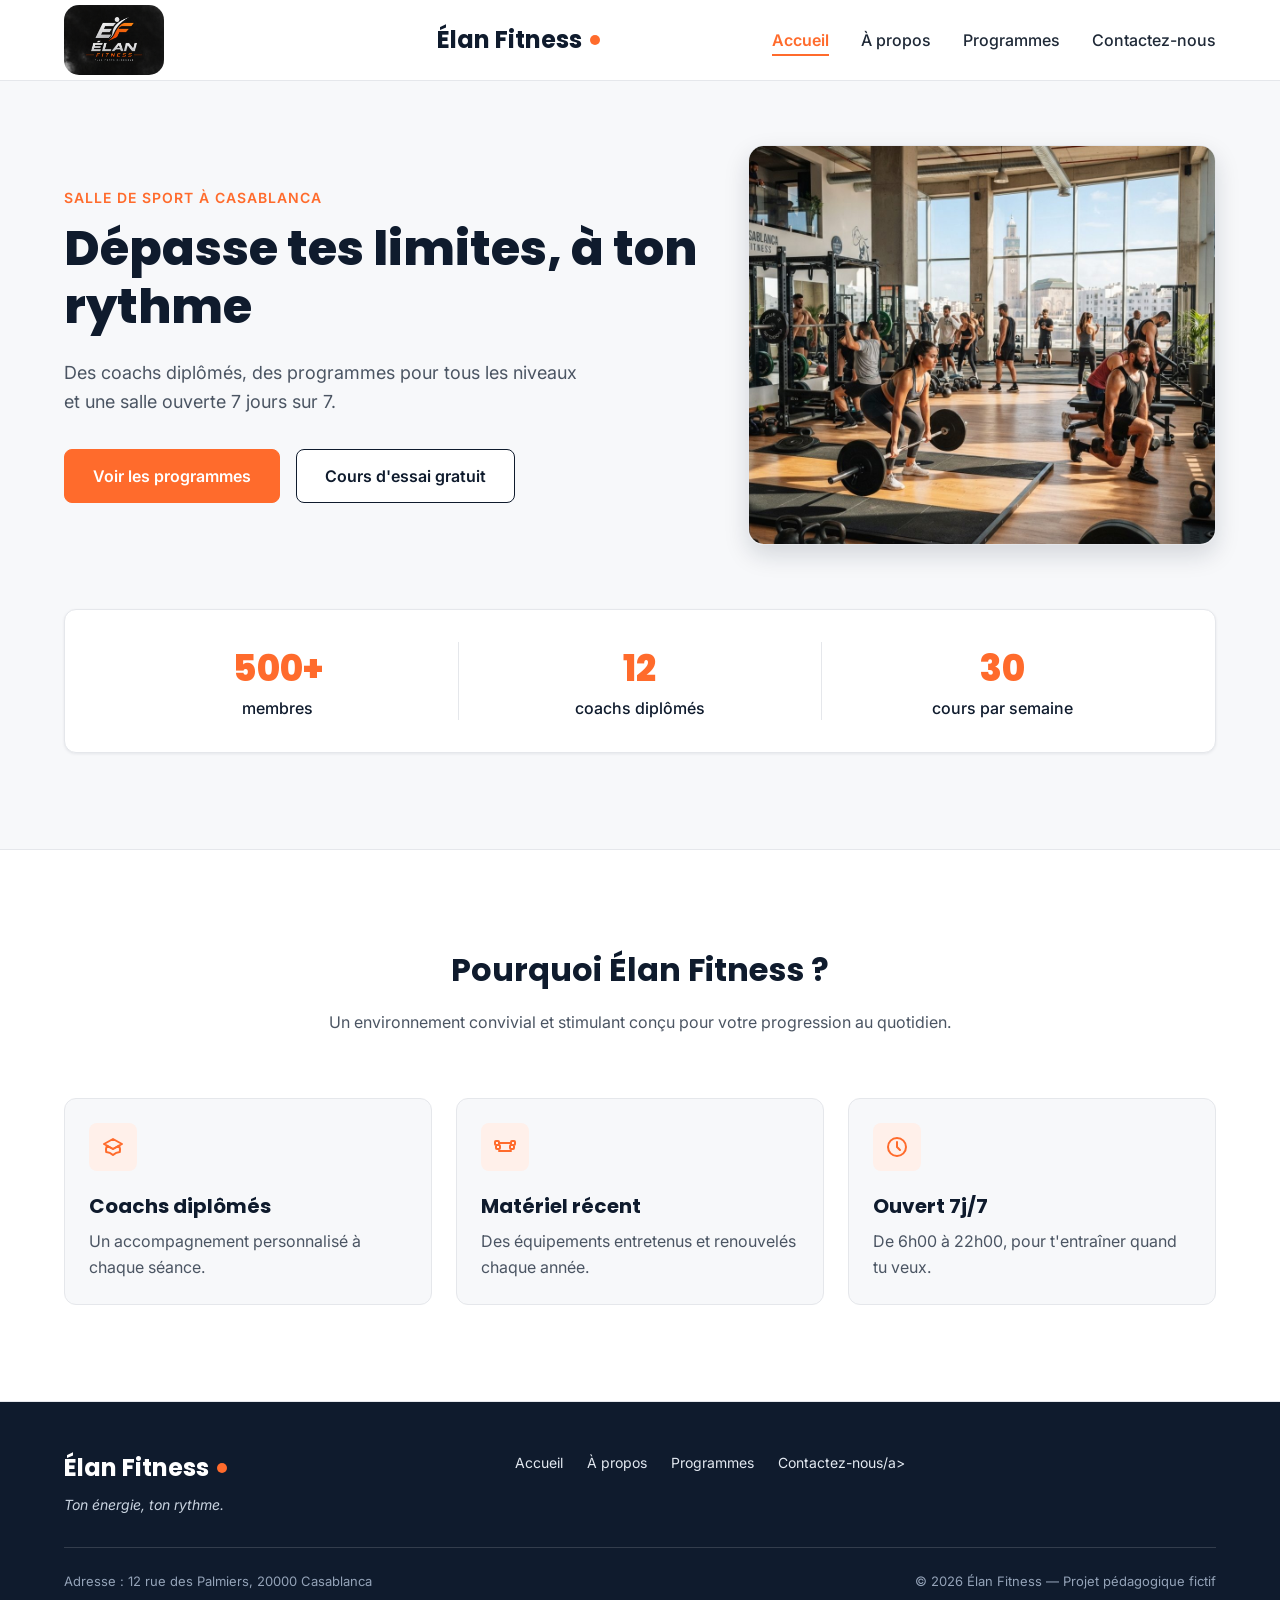
==== index.html @ 7733e40a "nv" ====
<!DOCTYPE html>
<html lang="fr">
<head>
  <meta charset="UTF-8">
  <meta name="viewport" content="width=device-width, initial-scale=1">
  <meta name="description" content="Élan Fitness, salle de sport à Casablanca : musculation, yoga, cardio et boxe fitness avec des coachs diplômés. Réservez votre cours d'essai gratuit.">
  <title>Élan Fitness | Salle de sport à Casablanca</title>
  <link rel="icon" type="image/png" href="./Logof.png">

  <link rel="preconnect" href="https://fonts.googleapis.com">
  <link rel="preconnect" href="https://fonts.gstatic.com" crossorigin>
  <link href="https://fonts.googleapis.com/css2?family=Inter:wght@400;500;600&family=Poppins:wght@600;700;800&display=swap" rel="stylesheet">
   
 

 <link rel="stylesheet" href="style.css">
</head>

<body>

  <header class="en-tete">
    <div class="conteneur en-tete-contenu">
      <img src="Logof.png" alt="Une photo "  id="fo"> 
      <a href="#accueil" class="logo">Élan Fitness</a>
    
      

     

      <nav aria-label="Navigation principale">
        <ul class="menu">
          <li><a href="index.html" class="lien-actif">Accueil</a></li>
          <li><a href="a-propos.html">À propos</a></li>
          <li><a href="programmes.html">Programmes</a></li>
          <li><a href="contacte.html">Contactez-nous</a></li>
        </ul>
      </nav>
    </div>
  </header>

  <main>

    <section id="accueil" class="hero">
      <div class="conteneur">
        

        <div class="hero-contenu">
          <div class="hero-texte">
            <p class="sur-titre">Salle de sport à Casablanca</p>
            <h1>Dépasse tes limites, à ton rythme</h1>
            <p class="hero-description">
              Des coachs diplômés, des programmes pour tous les niveaux et une salle ouverte 7 jours sur 7.
            </p>
            <div class="boutons">
              <a href="#programmes" class="bouton bouton-principal">Voir les programmes</a>
              <a href="#contact" class="bouton bouton-secondaire">Cours d'essai gratuit</a>
            </div>
          </div>

          <img class="hero-image" src="img/hero.jpg" alt="Des personnes s'entraînent dans une salle de sport lumineuse à Casablanca">
        </div>

        <div class="chiffres">
          <div class="chiffre">
            <p class="chiffre-nombre">500+</p>
            <p>membres</p>
          </div>
          <div class="chiffre">
            <p class="chiffre-nombre">12</p>
            <p>coachs diplômés</p>
          </div>
          <div class="chiffre">
            <p class="chiffre-nombre">30</p>
            <p>cours par semaine</p>
          </div>
        </div>

      </div>
    </section>

    <section class="section section-blanche">
      <div class="conteneur">

        <div class="section-titre">
          <h2>Pourquoi Élan Fitness ?</h2>
          <p>Un environnement convivial et stimulant conçu pour votre progression au quotidien.</p>
        </div>

        <div class="cartes">
          <article class="carte carte-avantage">
            <div class="icone"><img src="img/icone-coach.svg" alt=""></div>
            <h3>Coachs diplômés</h3>
            <p>Un accompagnement personnalisé à chaque séance.</p>
          </article>

          <article class="carte carte-avantage">
            <div class="icone"><img src="img/icone-materiel.svg" alt=""></div>
            <h3>Matériel récent</h3>
            <p>Des équipements entretenus et renouvelés chaque année.</p>
          </article>

          <article class="carte carte-avantage">
            <div class="icone"><img src="img/icone-horloge.svg" alt=""></div>
            <h3>Ouvert 7j/7</h3>
            <p>De 6h00 à 22h00, pour t'entraîner quand tu veux.</p>
          </article>
        </div>

      </div>
    </section>
  </main>

    <footer class="pied-de-page">
    <div class="conteneur">

      <div class="pied-haut">
        <div>
          <p class="logo logo-clair">Élan Fitness</p>
          <p class="slogan">Ton énergie, ton rythme.</p>
        </div>

        <nav aria-label="Navigation du pied de page">
          <ul class="menu menu-pied">
            <li><a href="index.html">Accueil</a></li>
            <li><a href="a-propos.html">À propos</a></li>
            <li><a href="programmes.html">Programmes</a></li>
            <li><a href="contacte.html">Contactez-nous/a></li>

          </ul>
        </nav>
      </div>

      <div class="pied-bas">
        <p>Adresse : 12 rue des Palmiers, 20000 Casablanca</p>
        <p>&copy; 2026 Élan Fitness — Projet pédagogique fictif</p>
      </div>

    </div>
  </footer>

</body>
</html>
---- style.css ----
* {
  box-sizing: border-box;
  margin: 0;
  padding: 0;
}

html {
  scroll-behavior: smooth;
}

body {
  font-family: 'Inter', Arial, sans-serif;
  font-size: 16px;
  line-height: 1.5;
  color: #1F2937;
  background-color: #F7F8FA;
}

h1, h2, h3, h4 {
  font-family: 'Poppins', Arial, sans-serif;
  color: #0F1B2D;
}

a {
  color: inherit;
  text-decoration: none;
}

ul {
  list-style: none;
}

img {
  display: block;
  max-width: 100%;
}

a:focus-visible,
button:focus-visible {
  outline: 3px solid #FF6B2C;
  outline-offset: 2px;
}

.conteneur {
  width: 100%;
  max-width: 1200px;
  margin: 0 auto;
  padding: 0 24px;
}

.section {
  padding: 96px 0;
}

.section-blanche {
  background-color: #FFFFFF;
  border-top: 1px solid #E5E7EB;
  border-bottom: 1px solid #E5E7EB;
}

.section-titre {
  max-width: 640px;
  margin: 0 auto 64px;
  text-align: center;
}

.section-titre h2 {
  font-size: 32px;
  margin-bottom: 16px;
}

.section-titre h3 {
  font-size: 26px;
  margin-bottom: 12px;
}

.section-titre p {
  color: #4B5563;
}

.sur-titre {
  font-size: 14px;
  font-weight: 600;
  color: #FF6B2C;
  text-transform: uppercase;
  letter-spacing: 1px;
  margin-bottom: 12px;
}

.bouton {
  display: inline-block;
  padding: 14px 28px;
  border-radius: 8px;
  font-size: 16px;
  font-weight: 600;
  text-align: center;
  cursor: pointer;
}

.bouton-principal {
  background-color: #FF6B2C;
  border: 1px solid #FF6B2C;
  color: #FFFFFF;
}

.bouton-principal:hover {
  background-color: #F05817;
}

.bouton-secondaire {
  background-color: #FFFFFF;
  border: 1px solid #0F1B2D;
  color: #0F1B2D;
}

.bouton-secondaire:hover {
  background-color: #F3F4F6;
}

.cartes {
  display: flex;
  gap: 24px;
}

.carte {
  flex: 1;
  background-color: #FFFFFF;
  border: 1px solid #E5E7EB;
  border-radius: 12px;
  box-shadow: 0 1px 3px rgba(15, 27, 45, 0.08);
}

.icone {
  width: 48px;
  height: 48px;
  background-color: #FFF0EA;
  border-radius: 8px;
  display: flex;
  align-items: center;
  justify-content: center;
}

.icone img {
  width: 24px;
  height: 24px;
}

.icone-petite {
  width: 32px;
  height: 32px;
  border-radius: 50%;
}

.icone-petite img {
  width: 16px;
  height: 16px;
}

.en-tete {
  position: sticky;
  top: 0;
  z-index: 10;
  background-color: #FFFFFF;
  border-bottom: 1px solid #E5E7EB;
}

.en-tete-contenu {
  height: 80px;
  display: flex;
  align-items: center;
  justify-content: space-between;
}

.logo {
  display: flex;
  align-items: center;
  font-family: 'Poppins', Arial, sans-serif;
  font-size: 24px;
  font-weight: 700;
  color: #0F1B2D;
}

.logo::after {
  content: "";
  width: 10px;
  height: 10px;
  margin-left: 8px;
  background-color: #FF6B2C;
  border-radius: 50%;
}

.menu {
  display: flex;
  gap: 32px;
}

.menu a {
  font-weight: 500;
  padding-bottom: 4px;
  border-bottom: 2px solid transparent;
}

.menu a:hover {
  color: #FF6B2C;
}

.menu .lien-actif {
  color: #FF6B2C;
  font-weight: 600;
  border-bottom-color: #FF6B2C;
}

.hero {
  padding: 64px 0 96px;
}

.hero-contenu {
  display: flex;
  align-items: center;
  gap: 32px;
}

.hero-texte {
  flex: 7;
}

.hero-texte h1 {
  font-size: 48px;
  font-weight: 800;
  line-height: 1.2;
  margin-bottom: 24px;
}

.hero-description {
  max-width: 520px;
  font-size: 18px;
  line-height: 1.6;
  color: #4B5563;
  margin-bottom: 32px;
}

.boutons {
  display: flex;
  flex-wrap: wrap;
  gap: 16px;
}

.hero-image {
  flex: 5;
  min-width: 0;
  height: 400px;
  object-fit: cover;
  border-radius: 16px;
  border: 1px solid #E5E7EB;
  box-shadow: 0 10px 25px rgba(15, 27, 45, 0.15);
}

.chiffres {
  display: flex;
  margin-top: 64px;
  padding: 32px;
  background-color: #FFFFFF;
  border: 1px solid #E5E7EB;
  border-radius: 12px;
  box-shadow: 0 1px 3px rgba(15, 27, 45, 0.08);
}

.chiffre {
  flex: 1;
  text-align: center;
  font-weight: 500;
  color: #0F1B2D;
}

.chiffre + .chiffre {
  border-left: 1px solid #E5E7EB;
}

.chiffre-nombre {
  font-family: 'Poppins', Arial, sans-serif;
  font-size: 36px;
  font-weight: 800;
  color: #FF6B2C;
}

.carte-avantage {
  padding: 24px;
  background-color: #F7F8FA;
  box-shadow: none;
}

.carte-avantage .icone {
  margin-bottom: 20px;
}

.carte-avantage h3 {
  font-size: 20px;
  margin-bottom: 8px;
}

.carte-avantage p {
  color: #4B5563;
  line-height: 1.6;
}

.apropos-contenu {
  display: flex;
  align-items: center;
  gap: 64px;
}

.apropos-texte {
  flex: 7;
}

.apropos-texte h2 {
  font-size: 36px;
  line-height: 1.2;
  margin-bottom: 20px;
}

.apropos-texte p {
  color: #4B5563;
  line-height: 1.7;
  margin-bottom: 16px;
}

.valeurs {
  display: flex;
  gap: 16px;
  margin-top: 32px;
}

.valeur {
  flex: 1;
  display: flex;
  align-items: center;
  gap: 12px;
  padding: 12px 16px;
  background-color: #FFFFFF;
  border: 1px solid #E5E7EB;
  border-radius: 12px;
  font-family: 'Poppins', Arial, sans-serif;
  font-size: 14px;
  font-weight: 600;
  color: #0F1B2D;
}

.apropos-image {
  flex: 5;
  min-width: 0;
  height: 360px;
  object-fit: cover;
  border-radius: 16px;
  box-shadow: 0 10px 25px rgba(15, 27, 45, 0.15);
}

.carte-programme {
  display: flex;
  flex-direction: column;
  overflow: hidden;
}

.carte-programme > img {
  width: 100%;
  height: 200px;
  object-fit: cover;
}

.programme-corps {
  flex: 1;
  display: flex;
  flex-direction: column;
  padding: 20px;
}

.programme-corps h3 {
  font-size: 20px;
  margin-bottom: 8px;
}

.programme-corps p {
  font-size: 15px;
  color: #4B5563;
}

.etiquette {
  align-self: flex-start;
  padding: 4px 10px;
  margin-bottom: 12px;
  border-radius: 6px;
  font-size: 12px;
  font-weight: 600;
}

.etiquette-orange {
  background-color: #FFEDE5;
  color: #C2410C;
}

.etiquette-bleue {
  background-color: #DBEAFE;
  color: #1D4ED8;
}

.etiquette-verte {
  background-color: #D1FAE5;
  color: #047857;
}

.programme-corps .duree {
  display: flex;
  align-items: center;
  gap: 8px;
  margin-top: auto;
  padding-top: 16px;
  border-top: 1px solid #E5E7EB;
  font-size: 13px;
  font-weight: 600;
  color: #0F1B2D;
}

.programme-corps h3 + p {
  margin-bottom: 16px;
}

.duree img {
  width: 16px;
  height: 16px;
}

.formules {
  margin-top: 96px;
}

.formule {
  position: relative;
  display: flex;
  flex-direction: column;
  padding: 28px;
}

.formule h4 {
  font-size: 20px;
}

.prix {
  margin: 8px 0 16px;
  font-family: 'Poppins', Arial, sans-serif;
  font-size: 30px;
  font-weight: 800;
  color: #FF6B2C;
}

.prix span {
  font-family: 'Inter', Arial, sans-serif;
  font-size: 16px;
  font-weight: 500;
  color: #4B5563;
}

.prix-note {
  margin: -8px 0 16px;
  font-size: 13px;
  color: #4B5563;
}

.formule-liste {
  flex: 1;
  margin-bottom: 24px;
}

.formule-liste li {
  padding-left: 28px;
  margin-bottom: 12px;
  font-size: 15px;
  background-image: url('img/icone-check.svg');
  background-repeat: no-repeat;
  background-position: left center;
  background-size: 16px;
}

.formule .bouton {
  display: block;
}

.formule-populaire {
  border: 2px solid #FF6B2C;
  box-shadow: 0 10px 25px rgba(255, 107, 44, 0.2);
}

.badge-populaire {
  position: absolute;
  top: -14px;
  left: 50%;
  transform: translateX(-50%);
  padding: 4px 14px;
  background-color: #FF6B2C;
  border-radius: 999px;
  font-size: 12px;
  font-weight: 700;
  text-transform: uppercase;
  color: #FFFFFF;
}

.pied-de-page {
  padding: 48px 0 32px;
  background-color: #0F1B2D;
  color: #FFFFFF;
}

.pied-haut {
  display: flex;
  justify-content: space-between;
  align-items: flex-start;
  padding-bottom: 32px;
  border-bottom: 1px solid rgba(255, 255, 255, 0.15);
}

.logo-clair {
  color: #FFFFFF;
}

.slogan {
  margin-top: 8px;
  font-size: 14px;
  font-style: italic;
  color: #CBD5E1;
}

.menu-pied {
  gap: 24px;
}

.menu-pied a {
  font-size: 14px;
  font-weight: 400;
  color: #E2E8F0;
}

.pied-bas {
  display: flex;
  justify-content: space-between;
  margin-top: 24px;
  font-size: 13px;
  color: #94A3B8;
}

#fo{
  margin-right:  100px;
  border-radius: 15px;
    width: 100px;
    height: 70px;
}
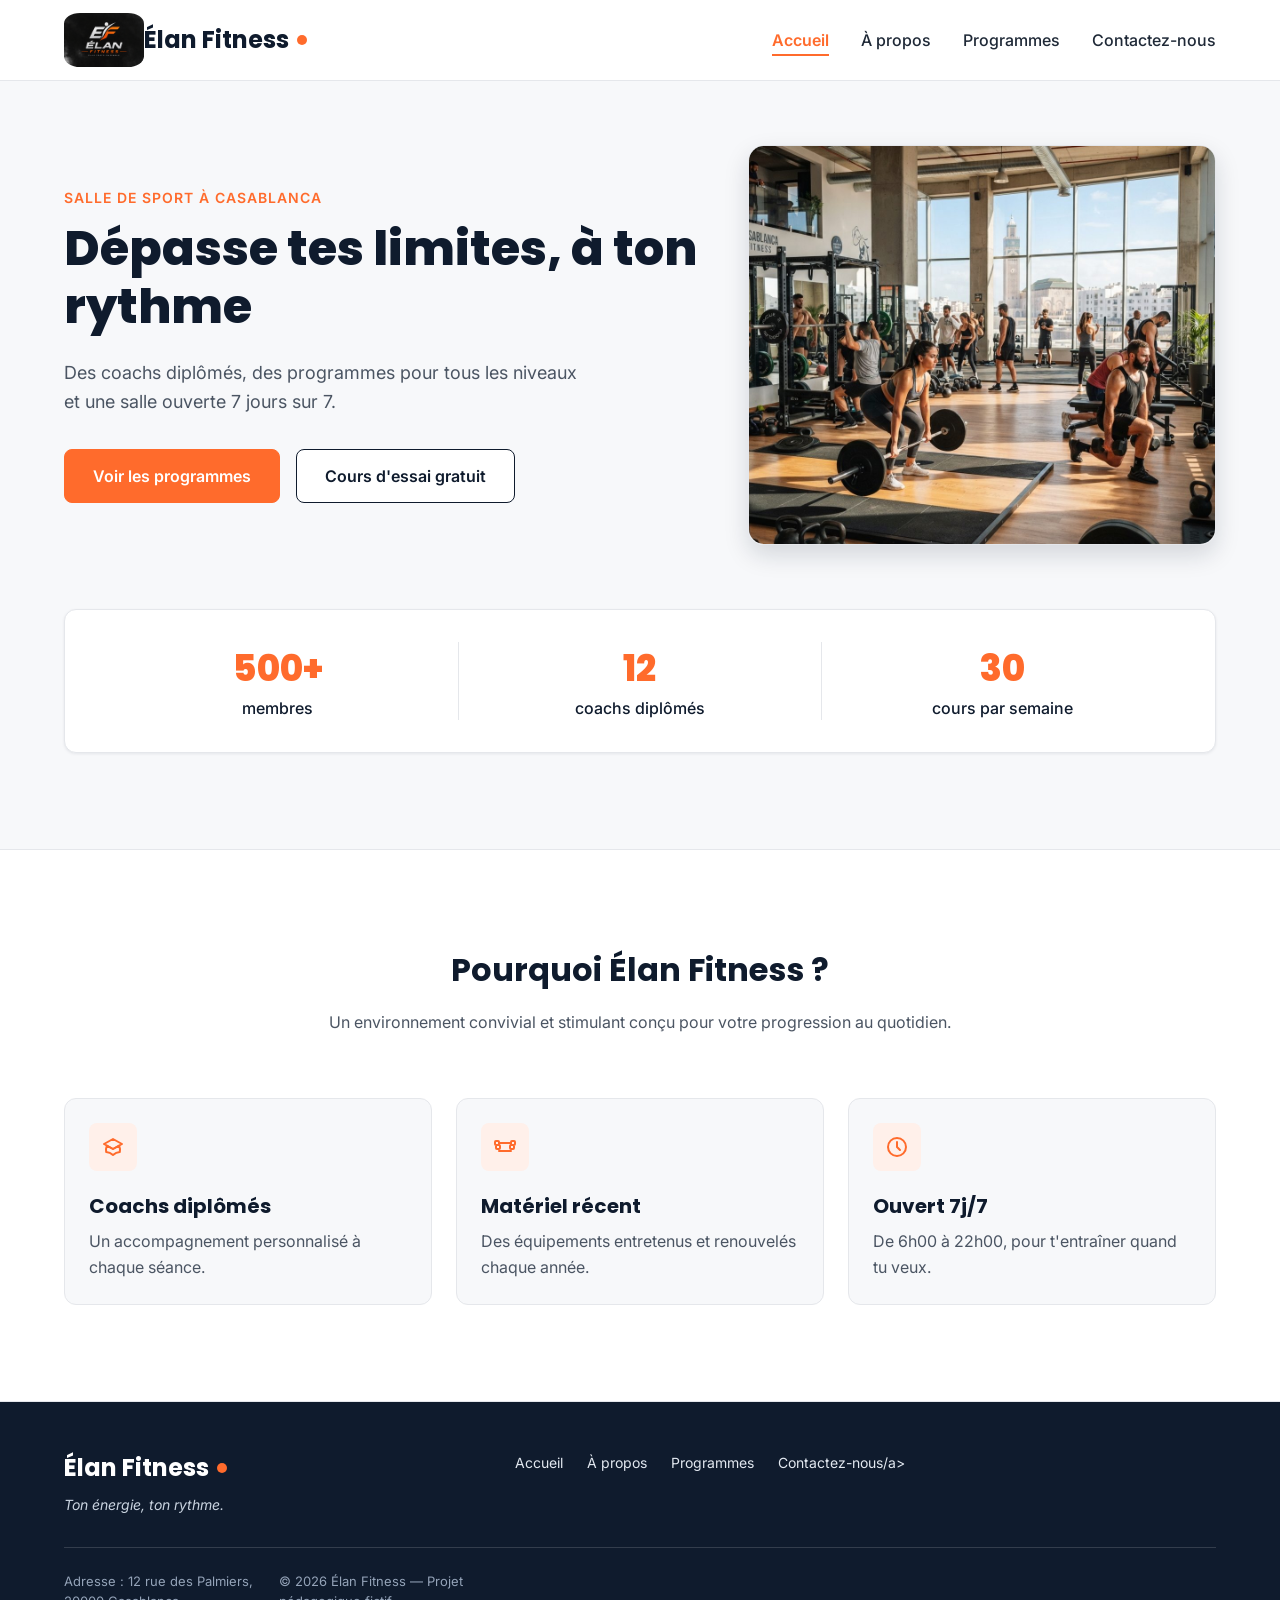
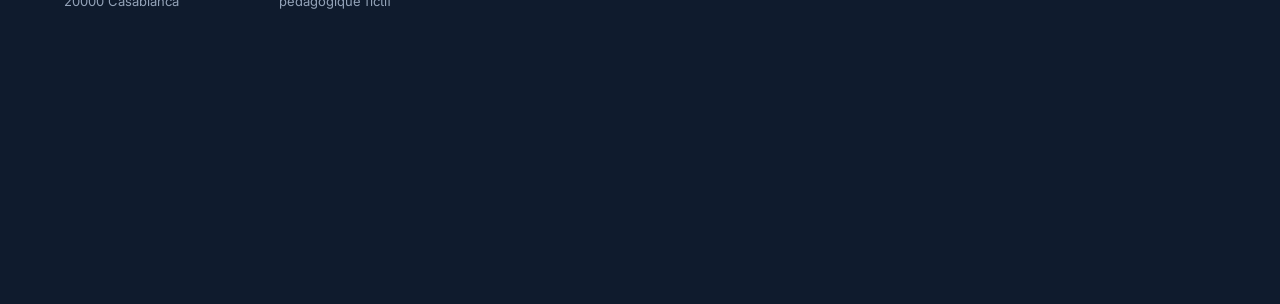
==== commit 365aecb1: "project" ====
--- a/index.html
+++ b/index.html
@@ -20,8 +20,8 @@
 
   <header class="en-tete">
     <div class="conteneur en-tete-contenu">
-      <img src="Logof.png" alt="Une photo "  id="fo"> 
-      <a href="#accueil" class="logo">Élan Fitness</a>
+      
+      <a href="#accueil" class="logo">  <img id="imlogo" src="Logof.png" alt="Une photo "  id="fo">Élan Fitness</a>
     
       
 
@@ -133,9 +133,12 @@
       <div class="pied-bas">
         <p>Adresse : 12 rue des Palmiers, 20000 Casablanca</p>
         <p>&copy; 2026 Élan Fitness — Projet pédagogique fictif</p>
+        <iframe src="https://www.google.com/maps/embed?pb=!1m18!1m12!1m3!1d3372.7042066580752!2d-9.237788524661799!3d32.29292970856828!2m3!1f0!2f0!3f0!3m2!1i1024!2i768!4f13.1!3m3!1m2!1s0xdac211719897669%3A0x6f59fa5bb517f58a!2sYouCode%20Safi!5e0!3m2!1sfr!2sma!4v1791378780423!5m2!1sfr!2sma" width="1040" height="300" style="border:0;" allowfullscreen="" loading="lazy" referrerpolicy="strict-origin-when-cross-origin"></iframe>
+
       </div>
 
     </div>
+
   </footer>
 
 </body>
--- a/style.css
+++ b/style.css
@@ -14,6 +14,10 @@
   line-height: 1.5;
   color: #1F2937;
   background-color: #F7F8FA;
+}
+#imlogo{
+  width: 80px ;
+  border-radius: 20%;
 }
 
 h1, h2, h3, h4 {
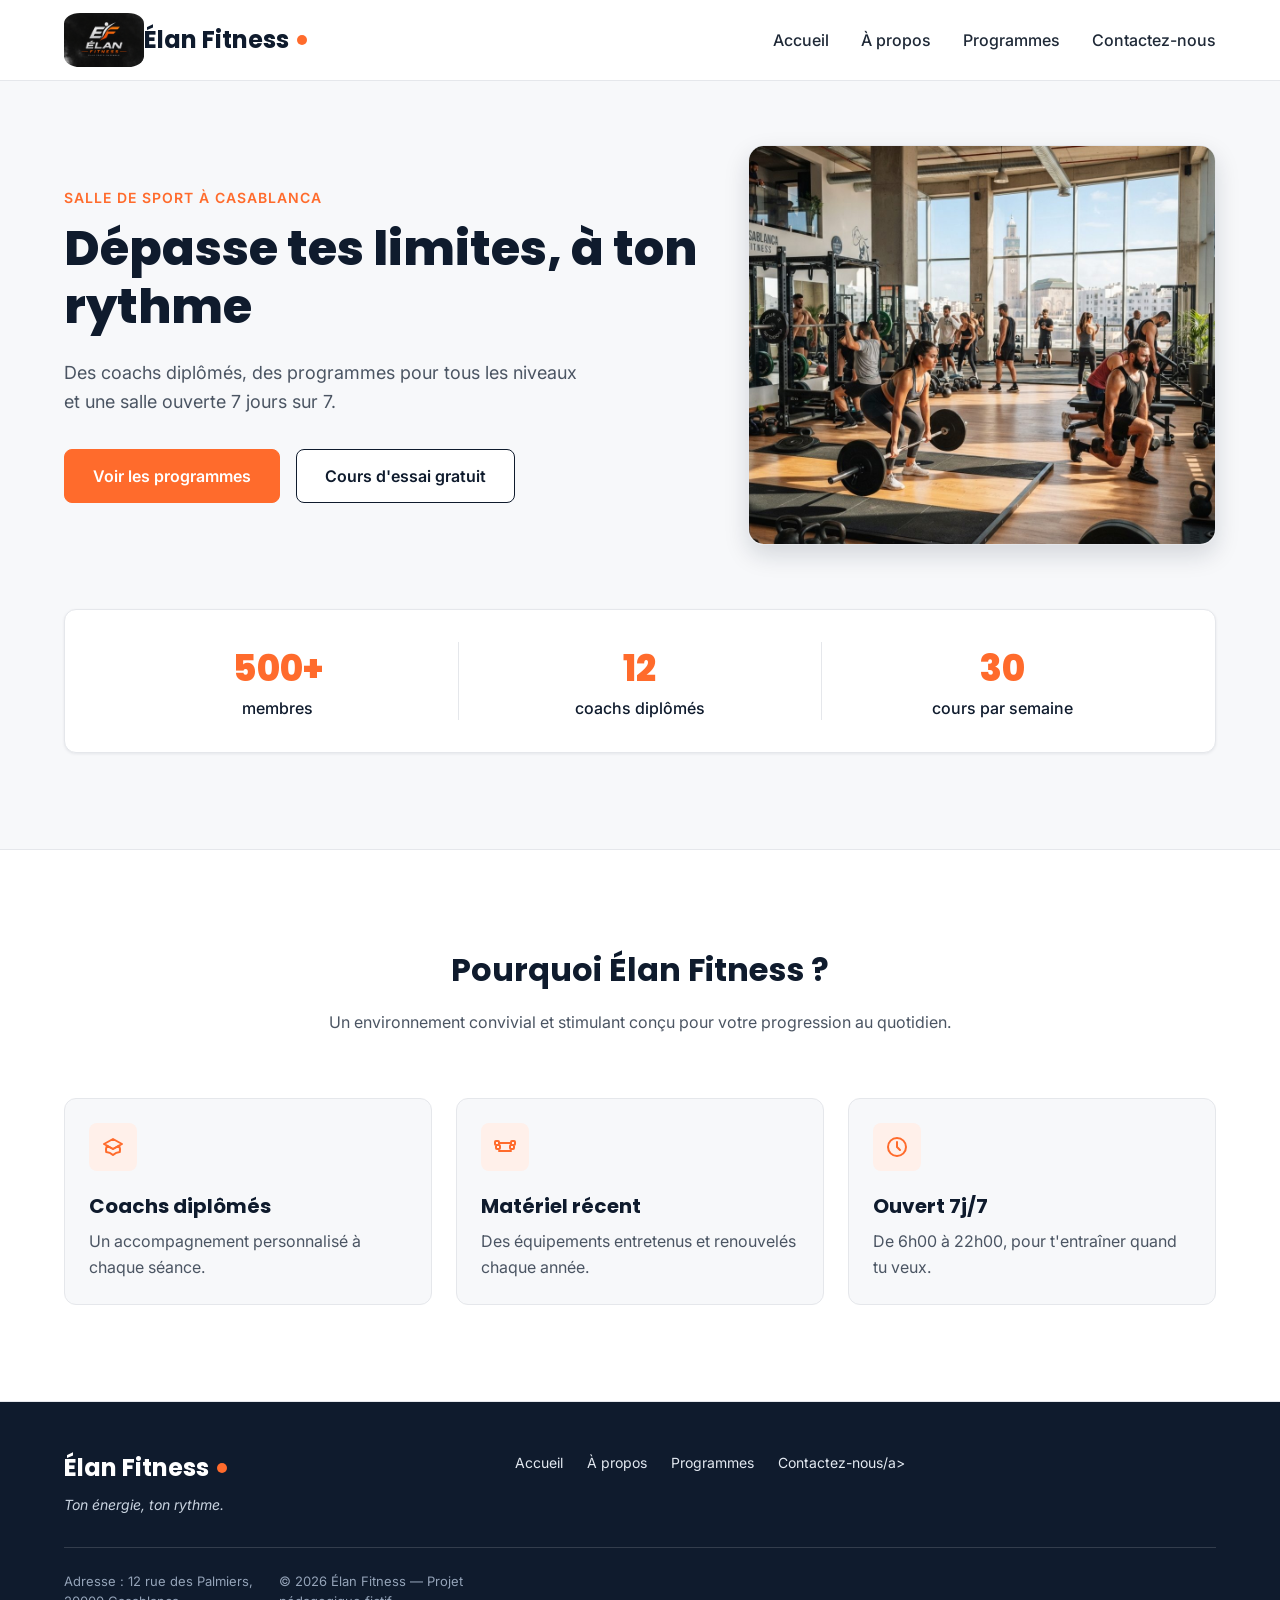
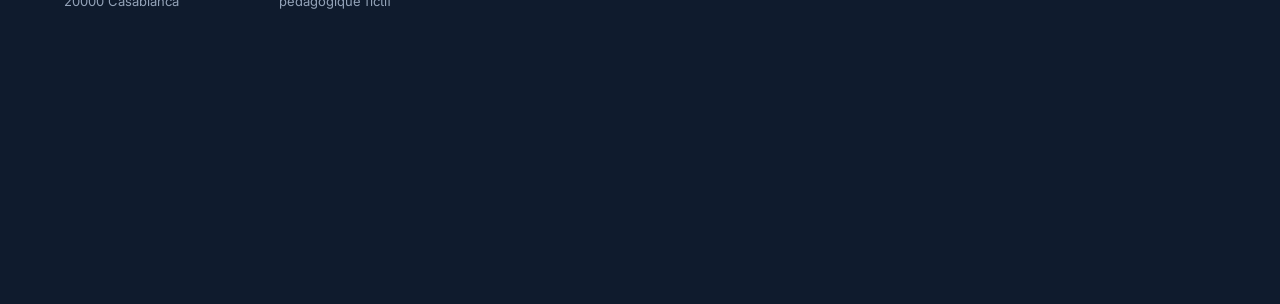
==== commit 273dfe76: "nouvelle version" ====
--- a/index.html
+++ b/index.html
@@ -1,4 +1,4 @@
-<!DOCTYPE html>
+
 <html lang="fr">
 <head>
   <meta charset="UTF-8">
@@ -10,7 +10,7 @@
   <link rel="preconnect" href="https://fonts.googleapis.com">
   <link rel="preconnect" href="https://fonts.gstatic.com" crossorigin>
   <link href="https://fonts.googleapis.com/css2?family=Inter:wght@400;500;600&family=Poppins:wght@600;700;800&display=swap" rel="stylesheet">
-   
+   <meta name="viewport" content="width=device-width, initial-scale=1.0">
  
 
  <link rel="stylesheet" href="style.css">
@@ -18,25 +18,36 @@
 
 <body>
 
-  <header class="en-tete">
-    <div class="conteneur en-tete-contenu">
-      
-      <a href="#accueil" class="logo">  <img id="imlogo" src="Logof.png" alt="Une photo "  id="fo">Élan Fitness</a>
-    
-      
 
-     
+<header class="en-tete">
+  <div class="conteneur en-tete-contenu">
 
-      <nav aria-label="Navigation principale">
-        <ul class="menu">
-          <li><a href="index.html" class="lien-actif">Accueil</a></li>
-          <li><a href="a-propos.html">À propos</a></li>
-          <li><a href="programmes.html">Programmes</a></li>
-          <li><a href="contacte.html">Contactez-nous</a></li>
-        </ul>
-      </nav>
-    </div>
-  </header>
+    <a href="index.html" class="logo">
+      <img id="imlogo" src="Logof.png" alt="Logo Élan Fitness">
+      Élan Fitness
+    </a>
+
+    <input type="checkbox" id="menu-toggle">
+
+    <label for="menu-toggle" class="burger">
+      <span></span>
+      <span></span>
+      <span></span>
+    </label>
+
+    <nav class="navigation-principale"
+         aria-label="Navigation principale">
+      <ul class="menu">
+        <li><a href="index.html">Accueil</a></li>
+        <li><a href="a-propos.html">À propos</a></li>
+        <li><a href="programmes.html">Programmes</a></li>
+        <li><a href="contacte.html">Contactez-nous</a></li>
+      </ul>
+    </nav>
+
+  </div>
+</header>
+
 
   <main>
 
@@ -44,7 +55,7 @@
       <div class="conteneur">
         
 
-        <div class="hero-contenu">
+        <div class="hero-contenu" >
           <div class="hero-texte">
             <p class="sur-titre">Salle de sport à Casablanca</p>
             <h1>Dépasse tes limites, à ton rythme</h1>
--- a/style.css
+++ b/style.css
@@ -196,6 +196,7 @@
 .menu {
   display: flex;
   gap: 32px;
+  
 }
 
 .menu a {
@@ -555,4 +556,278 @@
   border-radius: 15px;
     width: 100px;
     height: 70px;
-}+}
+
+
+
+@media (max-width: 992px) {
+
+  .conteneur {
+    padding: 0 20px;
+  }
+
+  .menu {
+    gap: 20px;
+  }
+
+  .hero-texte h1 {
+    font-size: 40px;
+  }
+
+  .hero-image {
+    height: 350px;
+  }
+
+  .apropos-contenu {
+    gap: 40px;
+  }
+
+  .apropos-texte h2 {
+    font-size: 32px;
+  }
+
+}
+
+
+
+@media (max-width: 768px) {
+
+  .conteneur {
+    width: 100%;
+    padding: 0 16px;
+  }
+
+  .section {
+    padding: 64px 0;
+  }
+
+  
+  .en-tete-contenu {
+    height: auto;
+    min-height: 70px;
+  }
+
+  .menu {
+    gap: 12px;
+  }
+
+  .menu a {
+    font-size: 14px;
+  }
+
+  
+  .hero {
+    padding: 48px 0 64px;
+  }
+
+  .hero-contenu {
+    flex-direction: column;
+  }
+
+  .hero-texte {
+    width: 100%;
+  }
+
+  .hero-texte h1 {
+    font-size: 34px;
+  }
+
+  .hero-description {
+    font-size: 16px;
+  }
+
+  .hero-image {
+    width: 100%;
+    height: 280px;
+  }
+
+  
+  .boutons {
+    flex-direction: column;
+  }
+
+  .bouton {
+    width: 100%;
+  }
+
+  
+  .chiffres {
+    flex-direction: column;
+    gap: 20px;
+    padding: 24px;
+  }
+
+  .chiffre + .chiffre {
+    border-left: none;
+    border-top: 1px solid #E5E7EB;
+    padding-top: 20px;
+  }
+
+  
+  .cartes {
+    flex-direction: column;
+  }
+
+  
+  .apropos-contenu {
+    flex-direction: column;
+    gap: 32px;
+  }
+
+  .apropos-texte,
+  .apropos-image {
+    width: 100%;
+  }
+
+  .apropos-texte h2 {
+    font-size: 30px;
+  }
+
+  .apropos-image {
+    height: 280px;
+  }
+
+  
+  .valeurs {
+    flex-direction: column;
+  }
+
+  
+  .section-titre {
+    margin-bottom: 40px;
+  }
+
+  .section-titre h2 {
+    font-size: 28px;
+  }
+
+  
+  .pied-haut {
+    flex-direction: column;
+    gap: 24px;
+  }
+
+  .pied-bas {
+    flex-direction: column;
+    gap: 20px;
+  }
+
+}
+
+
+
+
+ 
+/* Cacher la case à cocher */
+#menu-toggle {
+  display: none;
+}
+
+/* Style du burger */
+.burger {
+  display: none;
+  cursor: pointer;
+  padding: 8px;
+}
+
+.burger span {
+  display: block;
+  width: 27px;
+  height: 3px;
+  margin: 5px 0;
+  background-color: #0F1B2D;
+  border-radius: 3px;
+}
+
+/* Version mobile */
+@media (max-width: 768px) {
+
+  .en-tete-contenu {
+    position: relative;
+    height: 70px;
+    min-height: 70px;
+    flex-direction: row;
+    justify-content: space-between;
+    align-items: center;
+    gap: 0;
+  }
+
+  .logo {
+    font-size: 20px;
+  }
+
+  #imlogo {
+    width: 55px;
+  }
+
+  .burger {
+    display: block;
+  }
+
+  .navigation-principale {
+    display: none;
+    position: absolute;
+    top: 100%;
+    left: 0;
+    width: 100%;
+    padding: 15px 20px;
+    background-color: #FFFFFF;
+    border-top: 1px solid #E5E7EB;
+    box-shadow: 0 8px 15px rgba(15, 27, 45, 0.1);
+    z-index: 1000;
+  }
+
+  /* Afficher le menu quand la case est cochée */
+  #menu-toggle:checked ~ .navigation-principale {
+    display: block;
+  }
+
+  .navigation-principale .menu {
+    flex-direction: column;
+    gap: 0;
+  }
+
+  .navigation-principale .menu a {
+    display: block;
+    padding: 12px 0;
+    font-size: 16px;
+  }
+
+  #menu-toggle:focus-visible + .burger {
+    outline: 3px solid #FF6B2C;
+    outline-offset: 2px;
+  }
+  
+  .en-tete-contenu {
+    position: relative;
+    display: flex;
+    justify-content: center;
+    align-items: center;
+    height: 70px;
+  }
+
+  .logo {
+    position: absolute;
+    left: 50%;
+    transform: translateX(-50%);
+    font-size: 0;
+  }
+
+  #imlogo {
+    width: 55px;
+    height: auto;
+    display: block;
+  }
+
+  .logo::after {
+    display: none;
+  }
+
+  .burger {
+    display: block;
+    position: absolute;
+    right: 16px;
+  }
+}
+
+
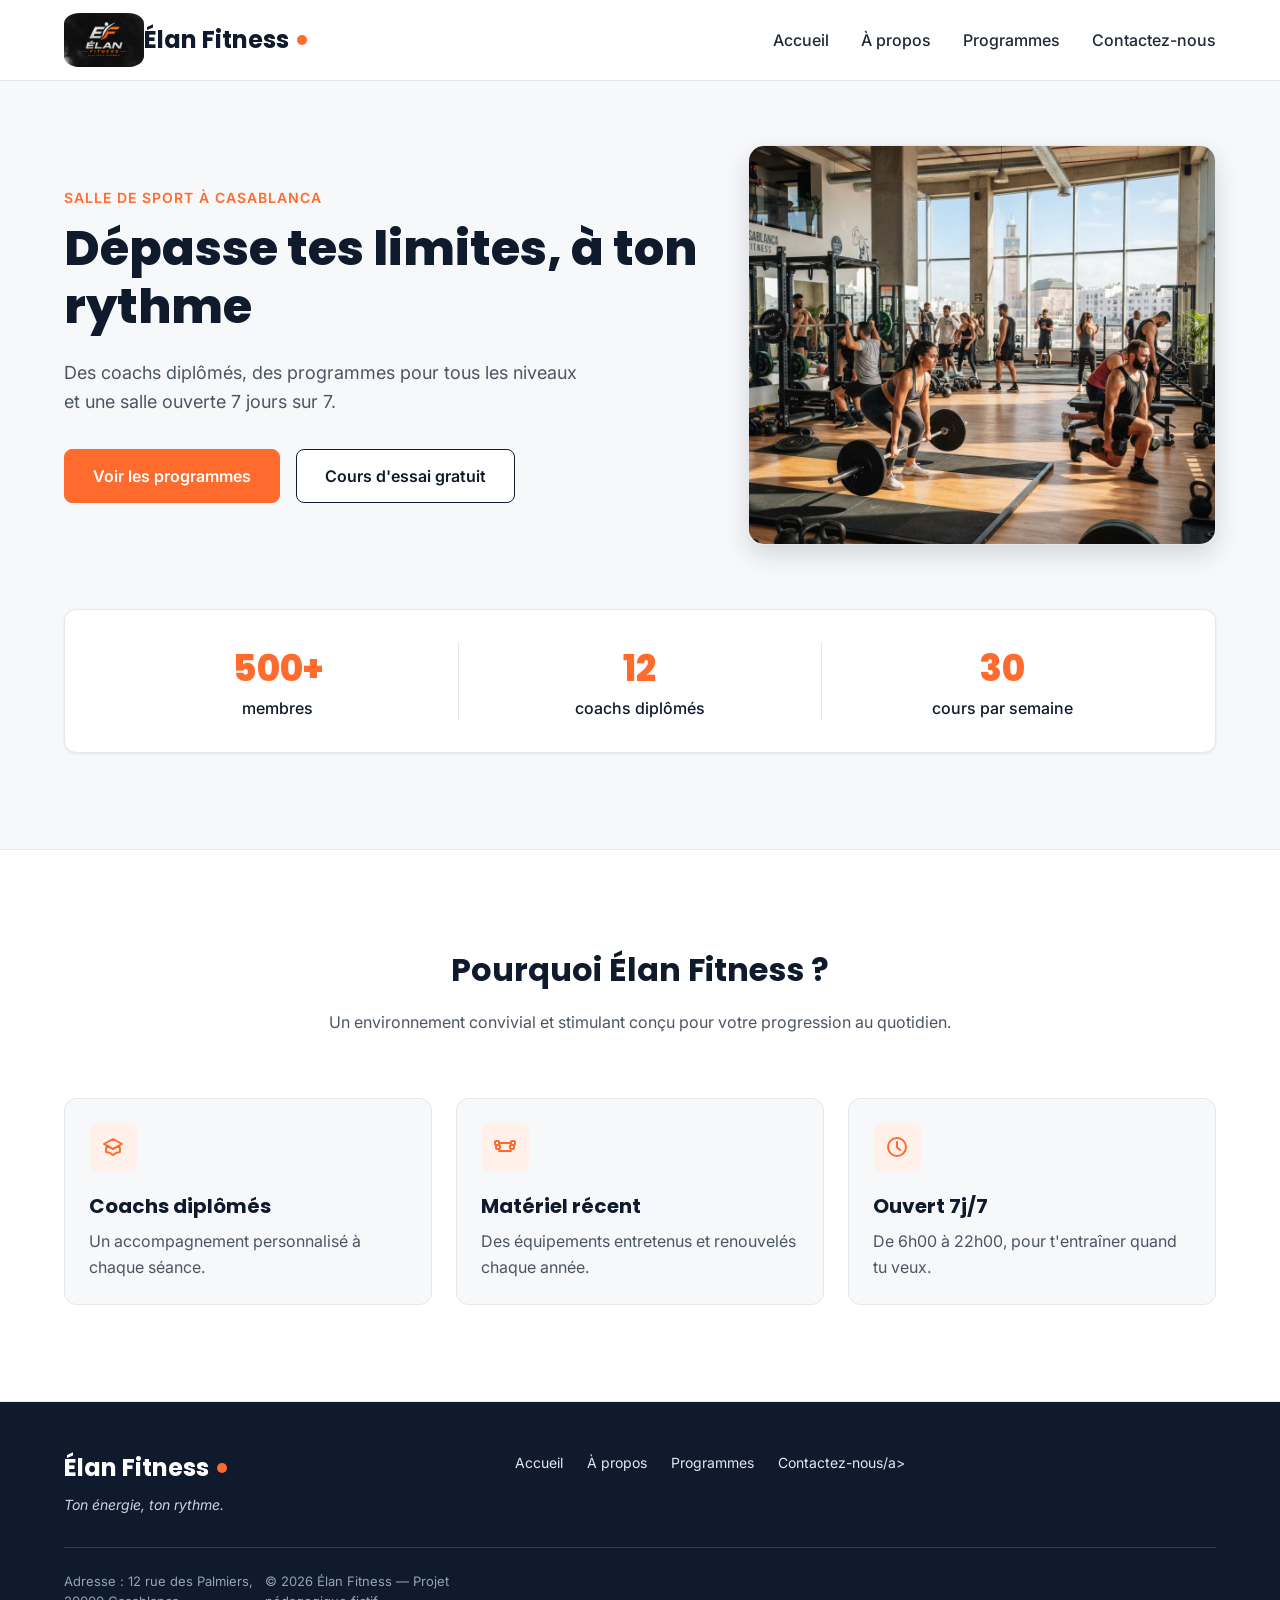
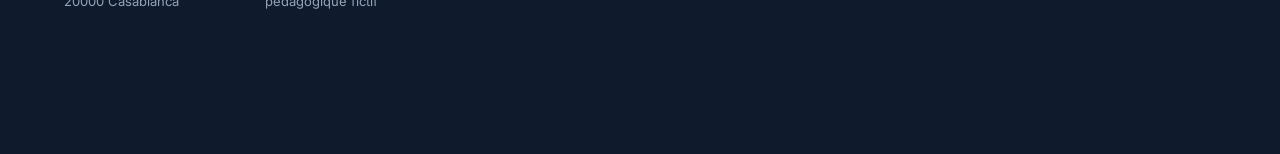
==== commit 03678213: "nouvelle chengment" ====
--- a/index.html
+++ b/index.html
@@ -144,7 +144,7 @@
       <div class="pied-bas">
         <p>Adresse : 12 rue des Palmiers, 20000 Casablanca</p>
         <p>&copy; 2026 Élan Fitness — Projet pédagogique fictif</p>
-        <iframe src="https://www.google.com/maps/embed?pb=!1m18!1m12!1m3!1d3372.7042066580752!2d-9.237788524661799!3d32.29292970856828!2m3!1f0!2f0!3f0!3m2!1i1024!2i768!4f13.1!3m3!1m2!1s0xdac211719897669%3A0x6f59fa5bb517f58a!2sYouCode%20Safi!5e0!3m2!1sfr!2sma!4v1791378780423!5m2!1sfr!2sma" width="1040" height="300" style="border:0;" allowfullscreen="" loading="lazy" referrerpolicy="strict-origin-when-cross-origin"></iframe>
+        <iframe src="https://www.google.com/maps/embed?pb=!1m18!1m12!1m3!1d3372.7042066580752!2d-9.237788524661799!3d32.29292970856828!2m3!1f0!2f0!3f0!3m2!1i1024!2i768!4f13.1!3m3!1m2!1s0xdac211719897669%3A0x6f59fa5bb517f58a!2sYouCode%20Safi!5e0!3m2!1sfr!2sma!4v1791378780423!5m2!1sfr!2sma" width="100%" height="100%" style="border:0;" allowfullscreen="" loading="lazy" referrerpolicy="strict-origin-when-cross-origin"></iframe>
 
       </div>
 
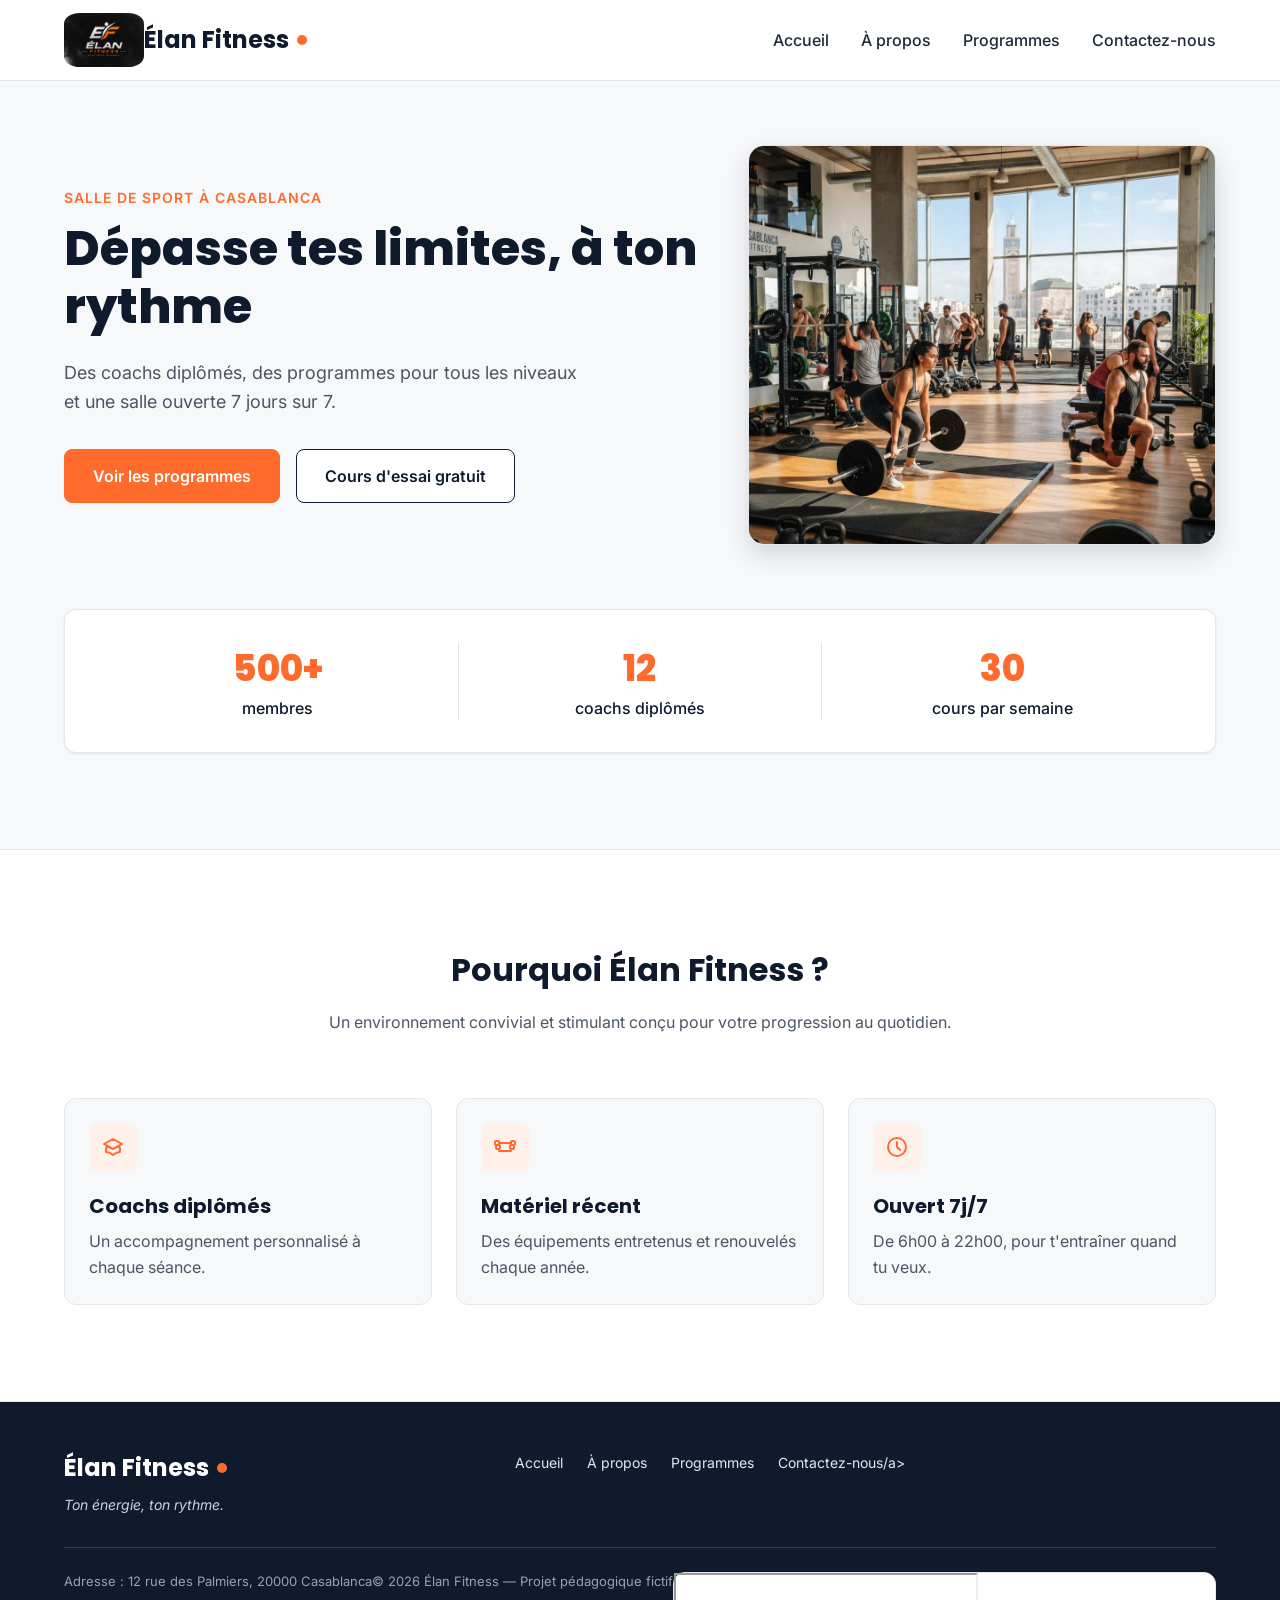
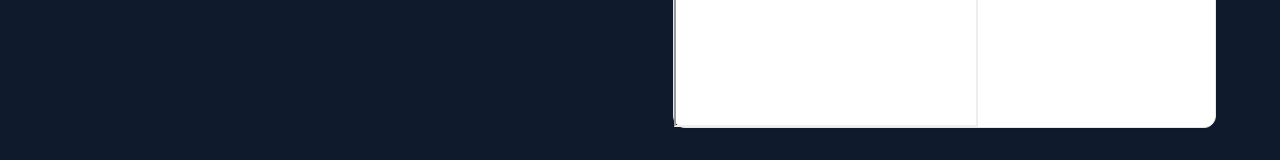
==== commit 1935557f: "version finale" ====
--- a/index.html
+++ b/index.html
@@ -144,7 +144,9 @@
       <div class="pied-bas">
         <p>Adresse : 12 rue des Palmiers, 20000 Casablanca</p>
         <p>&copy; 2026 Élan Fitness — Projet pédagogique fictif</p>
-        <iframe src="https://www.google.com/maps/embed?pb=!1m18!1m12!1m3!1d3372.7042066580752!2d-9.237788524661799!3d32.29292970856828!2m3!1f0!2f0!3f0!3m2!1i1024!2i768!4f13.1!3m3!1m2!1s0xdac211719897669%3A0x6f59fa5bb517f58a!2sYouCode%20Safi!5e0!3m2!1sfr!2sma!4v1791378780423!5m2!1sfr!2sma" width="100%" height="100%" style="border:0;" allowfullscreen="" loading="lazy" referrerpolicy="strict-origin-when-cross-origin"></iframe>
+        <div class="carte carte-maps">
+  <iframe src="https://www.google.com/maps/embed?pb=!1m18!1m12!1m3!1d3372.7042066580752!2d-9.237788524661799!3d32.29292970856828!2m3!1f0!2f0!3f0!3m2!1i1024!2i768!4f13.1!3m3!1m2!1s0xdac211719897669%3A0x6f59fa5bb517f58a!2sYouCode%20Safi!5e0!3m2!1sfr!2sma!4v1791378780423!5m2!1sfr!2sma"referrerpolicy="strict-origin-when-cross-origin"></iframe>
+        </div>
 
       </div>
 
--- a/style.css
+++ b/style.css
@@ -738,6 +738,19 @@
   background-color: #0F1B2D;
   border-radius: 3px;
 }
+.carte carte-maps{
+  margin-top: 40px;
+
+
+}
+.carte carte-maps iframe{
+  width: 100%;
+  height: 300px;
+
+}
+  
+
+
 
 /* Version mobile */
 @media (max-width: 768px) {
@@ -829,5 +842,14 @@
     right: 16px;
   }
 }
-
-
+@media (max-width: 768px) {
+  .carte-maps iframe {
+    height: 300px;
+  }
+}
+
+
+
+
+
+
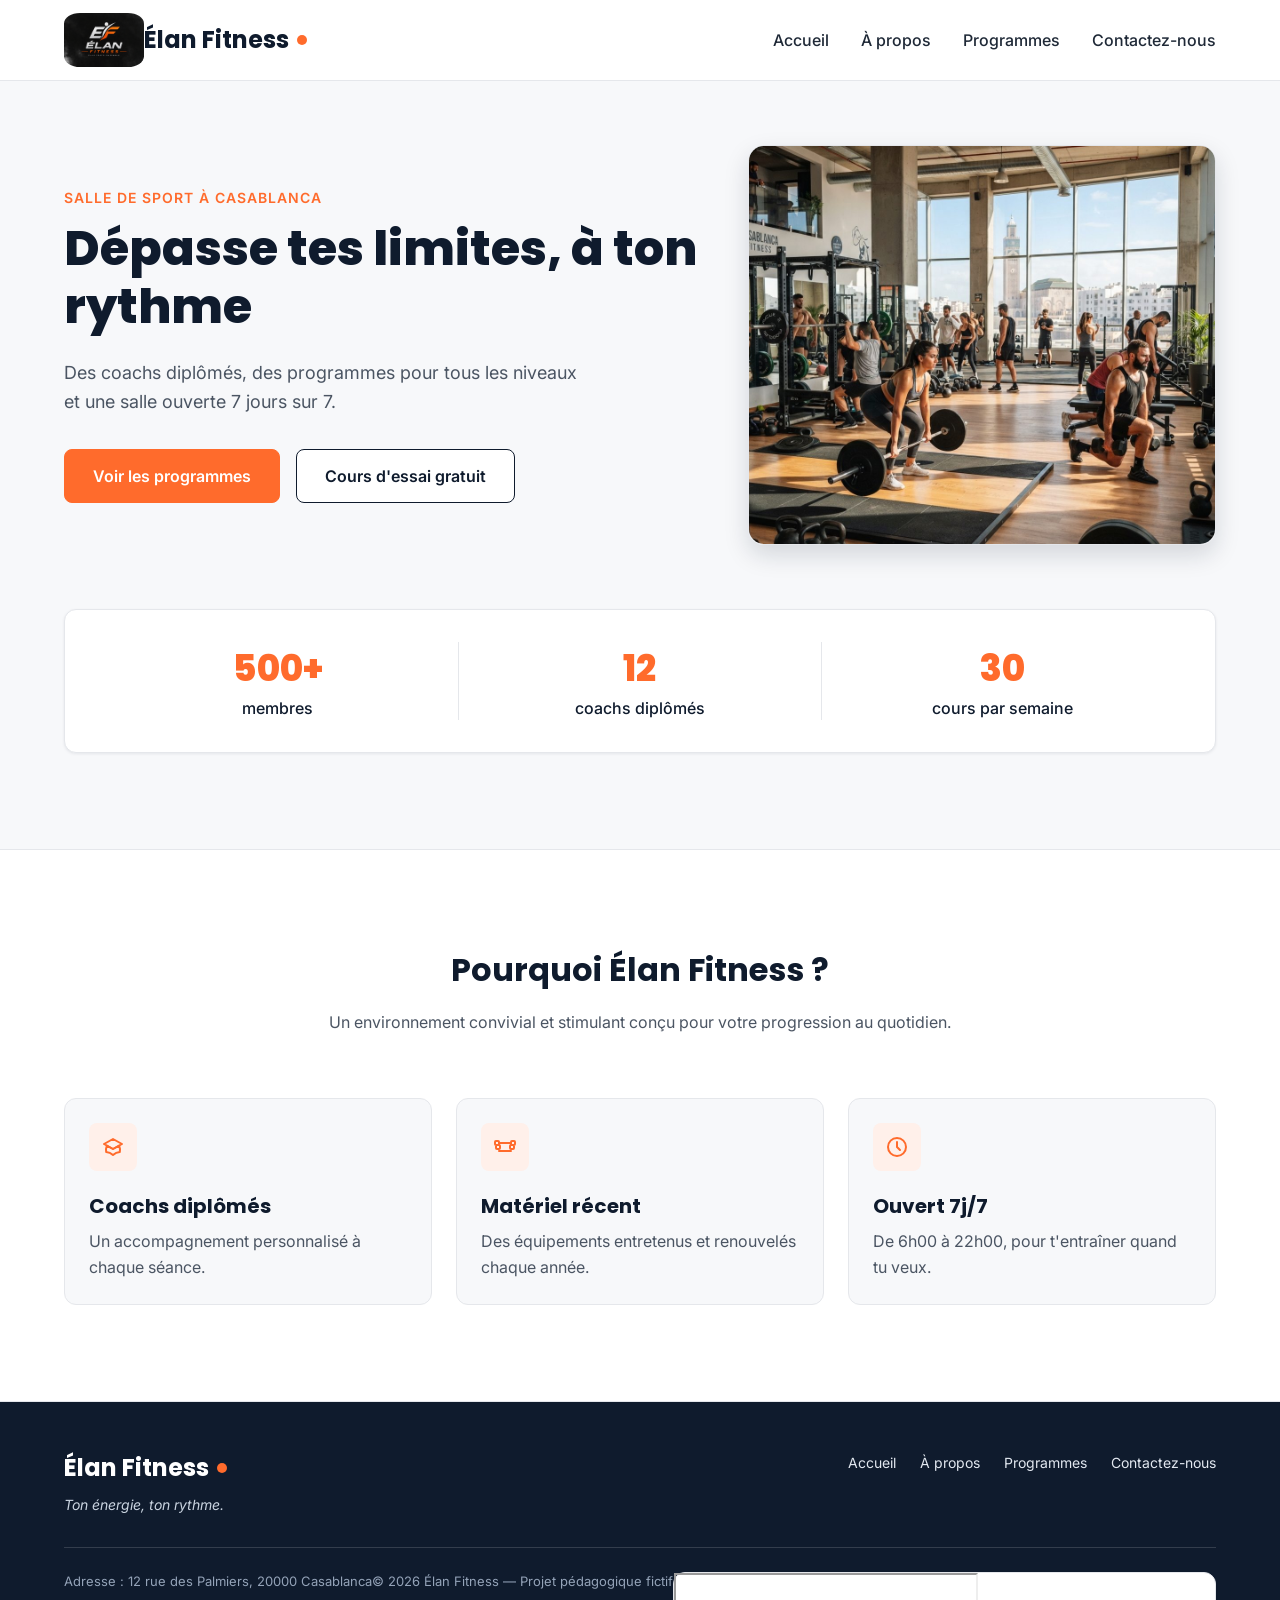
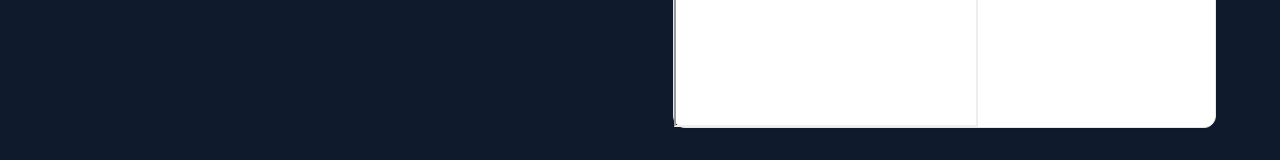
==== commit 606aec46: "nouvelle version" ====
--- a/index.html
+++ b/index.html
@@ -135,7 +135,7 @@
             <li><a href="index.html">Accueil</a></li>
             <li><a href="a-propos.html">À propos</a></li>
             <li><a href="programmes.html">Programmes</a></li>
-            <li><a href="contacte.html">Contactez-nous/a></li>
+            <li><a href="contacte.html">Contactez-nous</a></li>
 
           </ul>
         </nav>
